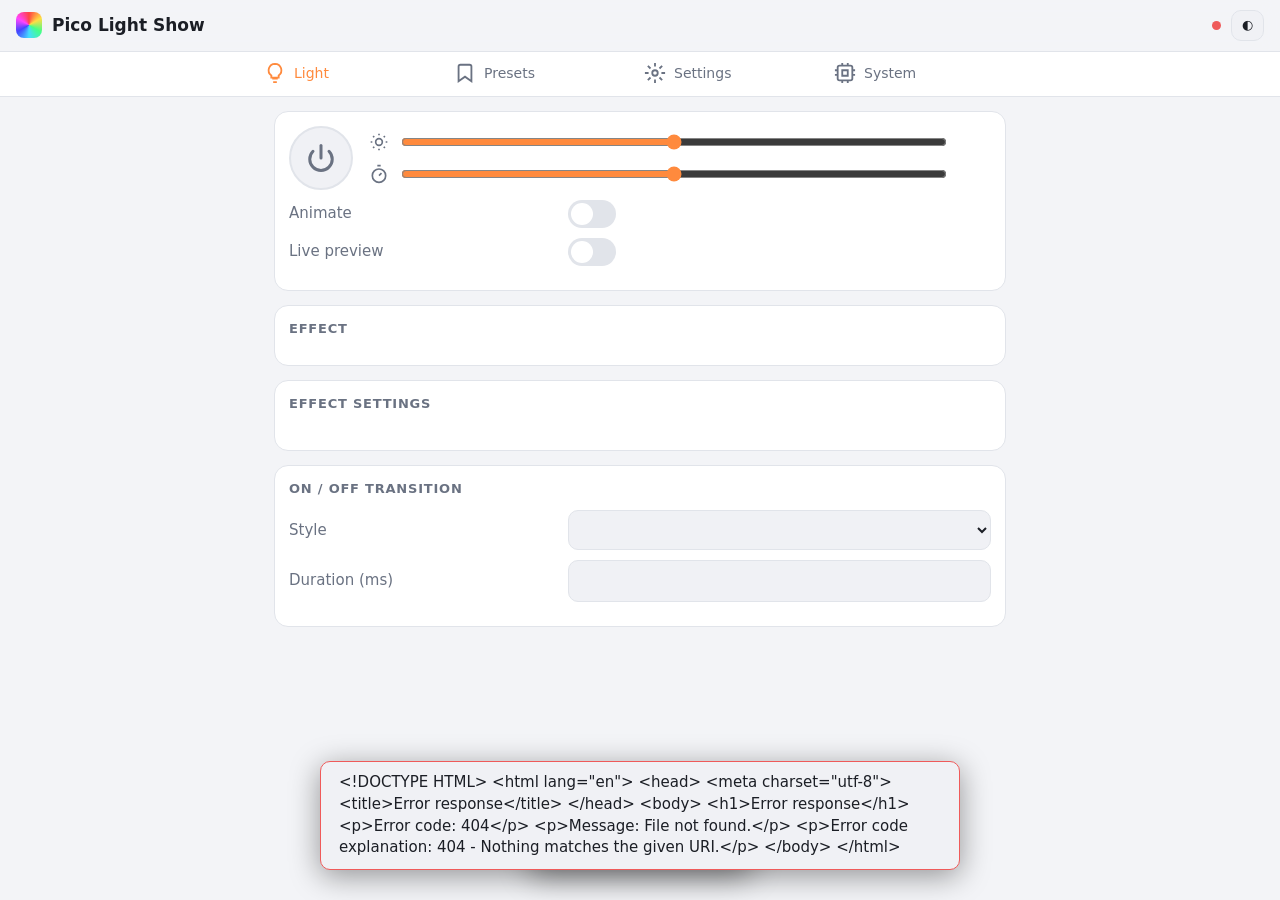
==== web/index.html @ c2584cde "Rewrite the firmware in Rust (version 1.0.0) Replaces the C++ / Pico SDK firmware with a Rust rewrit" ====
<!doctype html>
<html lang="en">
<head>
<meta charset="utf-8">
<meta name="viewport" content="width=device-width, initial-scale=1, viewport-fit=cover">
<meta name="theme-color" content="#0f1115">
<title>Pico Light Show</title>
<link rel="icon" href="favicon.svg" type="image/svg+xml">
<link rel="stylesheet" href="style.css">
</head>
<body>
<header>
  <div class="logo"></div>
  <h1 id="title">Pico Light Show</h1>
  <span id="wsdot" class="dot" title="Live connection"></span>
  <button class="btn small" id="themeBtn" title="Toggle theme">◐</button>
</header>

<nav>
  <button data-page="light" class="active"><svg viewBox="0 0 24 24" fill="none" stroke="currentColor" stroke-width="2"><path d="M9 18h6M10 22h4M12 2a7 7 0 0 0-4 12.7V17h8v-2.3A7 7 0 0 0 12 2z"/></svg>Light</button>
  <button data-page="presets"><svg viewBox="0 0 24 24" fill="none" stroke="currentColor" stroke-width="2"><path d="M19 21l-7-5-7 5V5a2 2 0 0 1 2-2h10a2 2 0 0 1 2 2z"/></svg>Presets</button>
  <button data-page="settings"><svg viewBox="0 0 24 24" fill="none" stroke="currentColor" stroke-width="2"><circle cx="12" cy="12" r="3"/><path d="M12 1v4M12 19v4M4.2 4.2l2.9 2.9M16.9 16.9l2.9 2.9M1 12h4M19 12h4M4.2 19.8l2.9-2.9M16.9 7.1l2.9-2.9"/></svg>Settings</button>
  <button data-page="system"><svg viewBox="0 0 24 24" fill="none" stroke="currentColor" stroke-width="2"><rect x="4" y="4" width="16" height="16" rx="2"/><path d="M9 9h6v6H9zM9 1v3M15 1v3M9 20v3M15 20v3M20 9h3M20 14h3M1 9h3M1 14h3"/></svg>System</button>
</nav>

<main>
  <!-- ================= LIGHT ================= -->
  <section class="page active" id="page-light">
    <div class="banner info hidden" id="ddpBanner">Receiving a live DDP stream (e.g. OpenRGB) – effects are paused.</div>

    <div class="card">
      <div class="power">
        <button class="power-btn" id="power" title="On / off">
          <svg viewBox="0 0 24 24" fill="none" stroke="currentColor" stroke-width="2.4" stroke-linecap="round"><path d="M12 2v10"/><path d="M18.4 6.6a9 9 0 1 1-12.8 0"/></svg>
        </button>
        <div class="grow">
          <div class="slider-row" title="Brightness">
            <svg viewBox="0 0 24 24" fill="none" stroke="currentColor" stroke-width="2"><circle cx="12" cy="12" r="4"/><path d="M12 2v2M12 20v2M4.9 4.9l1.4 1.4M17.7 17.7l1.4 1.4M2 12h2M20 12h2M4.9 19.1l1.4-1.4M17.7 6.3l1.4-1.4"/></svg>
            <input type="range" id="brightness" min="1" max="255"><output id="brightnessOut"></output>
          </div>
          <div class="slider-row" title="Speed">
            <svg viewBox="0 0 24 24" fill="none" stroke="currentColor" stroke-width="2"><path d="M10 2h4M12 14l3-3"/><circle cx="12" cy="14" r="8"/></svg>
            <input type="range" id="speed" min="1" max="255"><output id="speedOut"></output>
          </div>
        </div>
      </div>
      <div class="row">
        <span class="lbl">Animate</span>
        <div class="val"><label class="switch"><input type="checkbox" id="running"><span></span></label></div>
      </div>
      <div class="row">
        <span class="lbl">Live preview</span>
        <div class="val"><label class="switch"><input type="checkbox" id="previewOn"><span></span></label></div>
      </div>
      <canvas id="preview" class="hidden" height="26"></canvas>
    </div>

    <div class="card">
      <h2>Effect</h2>
      <div class="effects" id="effects"></div>
    </div>

    <div class="card" id="effectCard">
      <h2 id="effectTitle">Effect settings</h2>
      <div id="colorsBox">
        <div class="colors" id="colors"></div>
        <div class="palette" id="palette"></div>
      </div>
      <div id="opts"></div>
    </div>

    <div class="card">
      <h2>On / off transition</h2>
      <div class="row"><label for="transition">Style</label><div class="val"><select id="transition"></select></div></div>
      <div class="row"><label for="transitionMs">Duration (ms)</label><div class="val"><input type="number" id="transitionMs" min="0" max="10000" step="100"></div></div>
    </div>
  </section>

  <!-- ================= PRESETS ================= -->
  <section class="page" id="page-presets">
    <div class="card">
      <h2>Save current look</h2>
      <div class="row"><input type="text" id="presetName" maxlength="24" placeholder="Preset name"><button class="btn primary" id="presetSave">Save</button></div>
      <p class="muted">Stores the current effect with its colors, options, brightness and speed (max. 8 presets).</p>
    </div>
    <div class="card">
      <h2>Presets</h2>
      <div class="list" id="presetList"></div>
    </div>
  </section>

  <!-- ================= SETTINGS ================= -->
  <section class="page" id="page-settings">
    <div class="banner warn hidden" id="rebootBanner">Some changes take effect after a reboot. <button class="btn small" id="rebootNow">Reboot now</button></div>
    <form id="cfgForm" autocomplete="off">
      <div class="card">
        <h2>Device</h2>
        <div class="row"><label>Name</label><div class="val"><input type="text" name="name" maxlength="32" placeholder="automatic"></div></div>
        <p class="muted" id="hostHint"></p>
      </div>

      <div class="card">
        <h2>Wi-Fi</h2>
        <div class="row"><label>Mode</label><div class="val"><select name="wifi_mode"><option value="client">Connect to network</option><option value="ap">Own access point</option></select></div></div>
        <div data-show="client">
          <div class="row"><label>Network (SSID)</label><div class="val"><div class="row" style="margin:0"><input type="text" name="wifi_ssid" maxlength="32"><button type="button" class="btn" id="scanBtn">Scan</button></div><div class="scan hidden" id="scanList"></div></div></div>
          <div class="row"><label>Password</label><div class="val"><input type="password" name="wifi_pass" maxlength="64" placeholder="unchanged"></div></div>
          <div class="row"><label>DHCP</label><div class="val"><label class="switch"><input type="checkbox" name="dhcp"><span></span></label></div></div>
          <div data-show="static">
            <div class="row"><label>IP address</label><div class="val ip" data-ip="ip"></div></div>
            <div class="row"><label>Netmask</label><div class="val ip" data-ip="netmask"></div></div>
            <div class="row"><label>Gateway</label><div class="val ip" data-ip="gateway"></div></div>
            <div class="row"><label>DNS server</label><div class="val ip" data-ip="dns"></div></div>
          </div>
          <p class="muted">If the network is not reachable at boot, the device opens its own access point and keeps retrying in the background.</p>
        </div>
      </div>

      <div class="card">
        <h2>Access point</h2>
        <div class="row"><label>SSID</label><div class="val"><input type="text" name="ap_ssid" maxlength="32" placeholder="automatic"></div></div>
        <div class="row"><label>Password</label><div class="val"><input type="password" name="ap_pass" maxlength="64" placeholder="unchanged (min. 8 characters)"></div></div>
        <p class="muted">Address in access point mode: http://192.168.4.1</p>
      </div>

      <div class="card">
        <h2>LED strip</h2>
        <div class="row"><label>Number of LEDs</label><div class="val"><input type="number" name="led_count" min="1" max="1000"></div></div>
        <div class="row"><label>Data pin (GPIO)</label><div class="val"><select name="led_pin"></select></div></div>
        <div class="row"><label>Color order</label><div class="val"><select name="color_order"><option>grb</option><option>rgb</option><option>brg</option><option>rbg</option><option>gbr</option><option>bgr</option></select></div></div>
        <div class="row"><label>Power limit (mA, 0 = off)</label><div class="val"><input type="number" name="max_current_ma" min="0" max="60000" step="100"></div></div>
        <div class="row"><label>Gamma correction</label><div class="val"><label class="switch"><input type="checkbox" name="gamma"><span></span></label></div></div>
        <div class="row"><label>After power-up</label><div class="val"><select name="boot_power"><option value="off">Stay off</option><option value="on">Turn on</option><option value="restore">Restore last state</option></select></div></div>
      </div>

      <div class="card">
        <h2>MQTT / Home Assistant</h2>
        <div class="row"><label>Enabled</label><div class="val"><label class="switch"><input type="checkbox" name="mqtt_enabled"><span></span></label></div></div>
        <div data-show="mqtt">
          <div class="row"><label>Broker host / IP</label><div class="val"><input type="text" name="mqtt_host" maxlength="64"></div></div>
          <div class="row"><label>Port</label><div class="val"><input type="number" name="mqtt_port" min="1" max="65535"></div></div>
          <div class="row"><label>User</label><div class="val"><input type="text" name="mqtt_user" maxlength="32"></div></div>
          <div class="row"><label>Password</label><div class="val"><input type="password" name="mqtt_pass" maxlength="64" placeholder="unchanged"></div></div>
          <div class="row"><label>Discovery prefix</label><div class="val"><input type="text" name="mqtt_discovery_prefix" maxlength="32"></div></div>
          <div class="row"><label>Base topic</label><div class="val"><input type="text" name="mqtt_topic" maxlength="48" placeholder="picolightshow/&lt;mac&gt;"></div></div>
        </div>
      </div>

      <div class="card">
        <h2>DDP (OpenRGB, xLights)</h2>
        <div class="row"><label>Enabled (UDP 4048)</label><div class="val"><label class="switch"><input type="checkbox" name="ddp_enabled"><span></span></label></div></div>
      </div>

      <div class="card">
        <h2>Security</h2>
        <div class="row"><label>Admin password</label><div class="val"><input type="password" name="admin_pass" maxlength="32" placeholder="unchanged"></div></div>
        <div class="row"><label>Remove password</label><div class="val"><label class="switch"><input type="checkbox" id="clearAdmin"><span></span></label></div></div>
        <p class="muted">Protects settings, firmware update and reboot (user name: admin). Light control stays open for Home Assistant and everyone on the network.</p>
      </div>

      <div class="btns"><button class="btn primary" type="submit">Save settings</button></div>
    </form>
  </section>

  <!-- ================= SYSTEM ================= -->
  <section class="page" id="page-system">
    <div class="banner warn hidden" id="panicBanner"></div>
    <div class="card">
      <h2>Status</h2>
      <div class="kv" id="info"></div>
    </div>
    <div class="card">
      <h2>Firmware update</h2>
      <p class="muted">Select the <b>*-ota.bin</b> file. The device reboots into the new firmware and automatically returns to the previous one if the new version does not start correctly.</p>
      <div class="row"><input type="file" id="otaFile" accept=".bin"><button class="btn primary" id="otaBtn">Upload</button></div>
      <progress id="otaProgress" class="hidden" max="100" value="0"></progress>
      <p id="otaMsg" class="muted"></p>
    </div>
    <div class="card">
      <h2>Backup</h2>
      <div class="btns">
        <button class="btn" id="backupBtn">Download backup</button>
        <label class="btn">Restore…<input type="file" id="restoreFile" accept=".json" class="hidden"></label>
      </div>
      <p class="muted">Contains the settings (without passwords) and the presets.</p>
    </div>
    <div class="card">
      <h2>Maintenance</h2>
      <div class="btns">
        <button class="btn" id="rebootBtn">Reboot</button>
        <button class="btn danger" id="resetBtn">Factory reset</button>
      </div>
    </div>
  </section>
</main>

<script src="app.js"></script>
</body>
</html>
---- web/style.css ----
:root {
  --bg: #0f1115;
  --card: #181b22;
  --card2: #20242d;
  --text: #e8eaef;
  --muted: #8b93a3;
  --line: #2a2f3a;
  --accent: #ff8a3d;
  --ok: #3ccf7a;
  --warn: #f2b134;
  --err: #ef5a5a;
  --radius: 14px;
  color-scheme: dark;
}
@media (prefers-color-scheme: light) {
  :root:not(.dark) {
    --bg: #f3f4f7; --card: #fff; --card2: #f0f1f5; --text: #1b1e25;
    --muted: #6a7282; --line: #e1e4ea; color-scheme: light;
  }
}
:root.light {
  --bg: #f3f4f7; --card: #fff; --card2: #f0f1f5; --text: #1b1e25;
  --muted: #6a7282; --line: #e1e4ea; color-scheme: light;
}
* { box-sizing: border-box; }
html, body { margin: 0; background: var(--bg); color: var(--text);
  font: 15px/1.45 system-ui, -apple-system, "Segoe UI", Roboto, sans-serif; }
body { padding-bottom: 76px; }
header { position: sticky; top: 0; z-index: 5; display: flex; align-items: center; gap: 10px;
  padding: 10px 16px; background: color-mix(in srgb, var(--bg) 88%, transparent);
  backdrop-filter: blur(8px); border-bottom: 1px solid var(--line); }
header h1 { font-size: 17px; margin: 0; flex: 1; white-space: nowrap; overflow: hidden; text-overflow: ellipsis; }
.logo { width: 26px; height: 26px; border-radius: 8px;
  background: conic-gradient(#f44, #fd4, #4f8, #4df, #44f, #f4f, #f44); }
.dot { width: 9px; height: 9px; border-radius: 50%; background: var(--err); }
.dot.on { background: var(--ok); }
main { max-width: 760px; margin: 0 auto; padding: 14px; }
nav { position: fixed; bottom: 0; left: 0; right: 0; display: flex; justify-content: center;
  background: var(--card); border-top: 1px solid var(--line); z-index: 5; }
nav button { flex: 1; max-width: 190px; background: none; border: 0; color: var(--muted);
  padding: 10px 4px 12px; font-size: 12px; cursor: pointer; display: flex; flex-direction: column; align-items: center; gap: 3px; }
nav button svg { width: 22px; height: 22px; }
nav button.active { color: var(--accent); }
.page { display: none; }
.page.active { display: block; }
.card { background: var(--card); border: 1px solid var(--line); border-radius: var(--radius);
  padding: 14px; margin-bottom: 14px; }
.card h2 { font-size: 13px; text-transform: uppercase; letter-spacing: .06em; color: var(--muted); margin: 0 0 12px; }
.row { display: flex; align-items: center; gap: 12px; margin: 10px 0; }
.row > label, .row > .lbl { flex: 0 0 38%; color: var(--muted); }
.row > .val { flex: 1; min-width: 0; }
.grow { flex: 1; }
input, select, button { font: inherit; color: inherit; }
input[type=text], input[type=password], input[type=number], select {
  width: 100%; padding: 9px 11px; background: var(--card2); border: 1px solid var(--line);
  border-radius: 10px; outline: none; }
input:focus, select:focus { border-color: var(--accent); }
input[type=range] { width: 100%; accent-color: var(--accent); height: 28px; }
.btn { padding: 9px 16px; border-radius: 10px; border: 1px solid var(--line); background: var(--card2);
  cursor: pointer; white-space: nowrap; }
.btn:hover { border-color: var(--accent); }
.btn.primary { background: var(--accent); border-color: var(--accent); color: #111; font-weight: 600; }
.btn.danger { color: var(--err); }
.btn.small { padding: 5px 10px; font-size: 13px; }
.btns { display: flex; flex-wrap: wrap; gap: 8px; }
.switch { position: relative; display: inline-block; vertical-align: middle; width: 48px; height: 28px; flex: 0 0 auto; }
.switch input { opacity: 0; width: 0; height: 0; }
.switch span { position: absolute; inset: 0; background: var(--line); border-radius: 28px; transition: .2s; cursor: pointer; }
.switch span::before { content: ""; position: absolute; width: 22px; height: 22px; left: 3px; top: 3px;
  background: #fff; border-radius: 50%; transition: .2s; }
.switch input:checked + span { background: var(--accent); }
.switch input:checked + span::before { transform: translateX(20px); }
.power { display: flex; align-items: center; gap: 16px; }
.power-btn { width: 64px; height: 64px; border-radius: 50%; border: 2px solid var(--line); background: var(--card2);
  display: grid; place-items: center; cursor: pointer; transition: .2s; flex: 0 0 auto; }
.power-btn svg { width: 30px; height: 30px; color: var(--muted); }
.power-btn.on { border-color: var(--accent); box-shadow: 0 0 24px color-mix(in srgb, var(--accent) 55%, transparent); }
.power-btn.on svg { color: var(--accent); }
.slider-row { display: flex; align-items: center; gap: 10px; }
.slider-row svg { width: 20px; height: 20px; color: var(--muted); flex: 0 0 auto; }
.slider-row output { width: 36px; text-align: right; color: var(--muted); font-variant-numeric: tabular-nums; }
#preview { width: 100%; height: 26px; border-radius: 8px; background: #000; display: block; }
.effects { display: grid; grid-template-columns: repeat(auto-fill, minmax(130px, 1fr)); gap: 8px; }
.effects button { padding: 11px 8px; border-radius: 10px; border: 1px solid var(--line); background: var(--card2);
  cursor: pointer; text-align: left; }
.effects button.active { border-color: var(--accent); background: color-mix(in srgb, var(--accent) 18%, var(--card2)); }
.colors { display: flex; flex-wrap: wrap; gap: 8px; align-items: center; }
.swatch { position: relative; width: 44px; height: 44px; border-radius: 12px; border: 2px solid var(--line); overflow: hidden; }
.swatch input { position: absolute; inset: -8px; width: 60px; height: 60px; border: 0; padding: 0; cursor: pointer; }
.swatch .x { position: absolute; top: -2px; right: -2px; width: 18px; height: 18px; border-radius: 50%; border: 0;
  background: #000a; color: #fff; font-size: 12px; line-height: 18px; padding: 0; cursor: pointer; }
.add { width: 44px; height: 44px; border-radius: 12px; border: 2px dashed var(--line); background: none; font-size: 22px;
  color: var(--muted); cursor: pointer; }
.palette { display: flex; gap: 6px; flex-wrap: wrap; margin-top: 10px; }
.palette button { width: 26px; height: 26px; border-radius: 50%; border: 2px solid var(--line); cursor: pointer; }
.banner { padding: 10px 14px; border-radius: 10px; margin-bottom: 14px; border: 1px solid; }
.banner.info { border-color: var(--accent); background: color-mix(in srgb, var(--accent) 12%, transparent); }
.banner.warn { border-color: var(--warn); background: color-mix(in srgb, var(--warn) 12%, transparent); }
.list .item { display: flex; align-items: center; gap: 10px; padding: 9px 0; border-bottom: 1px solid var(--line); }
.list .item:last-child { border-bottom: 0; }
.muted { color: var(--muted); }
.kv { display: grid; grid-template-columns: max-content 1fr; gap: 6px 16px; }
.kv .k { color: var(--muted); }
.kv-head { grid-column: 1 / -1; margin-top: 12px; padding-bottom: 4px; border-bottom: 1px solid var(--line);
  font-size: 12px; font-weight: 600; letter-spacing: .06em; text-transform: uppercase; color: var(--muted); }
.kv-head:first-child { margin-top: 0; }
.ip { display: flex; }
.ip input { font-variant-numeric: tabular-nums; }
input.invalid { border-color: var(--err); }
progress { width: 100%; height: 10px; accent-color: var(--accent); }
.hidden { display: none !important; }
.toast { position: fixed; left: 50%; bottom: 90px; transform: translateX(-50%); background: var(--card2);
  border: 1px solid var(--line); padding: 10px 18px; border-radius: 10px; z-index: 10; box-shadow: 0 6px 30px #0006; }
.toast.err { border-color: var(--err); }
.scan { max-height: 220px; overflow: auto; margin-top: 8px; }
.scan button { display: flex; width: 100%; justify-content: space-between; background: var(--card2);
  border: 1px solid var(--line); border-radius: 8px; padding: 8px 10px; margin-bottom: 6px; cursor: pointer; }
@media (min-width: 900px) {
  body { padding-bottom: 0; padding-top: 0; }
  nav { position: sticky; top: 49px; bottom: auto; border-top: 0; border-bottom: 1px solid var(--line); }
  nav button { flex-direction: row; font-size: 14px; gap: 8px; }
  .toast { bottom: 30px; }
}
input[type=file] { flex: 1 1 180px; min-width: 0; max-width: 100%; }
.row:has(input[type=file]) { flex-wrap: wrap; }
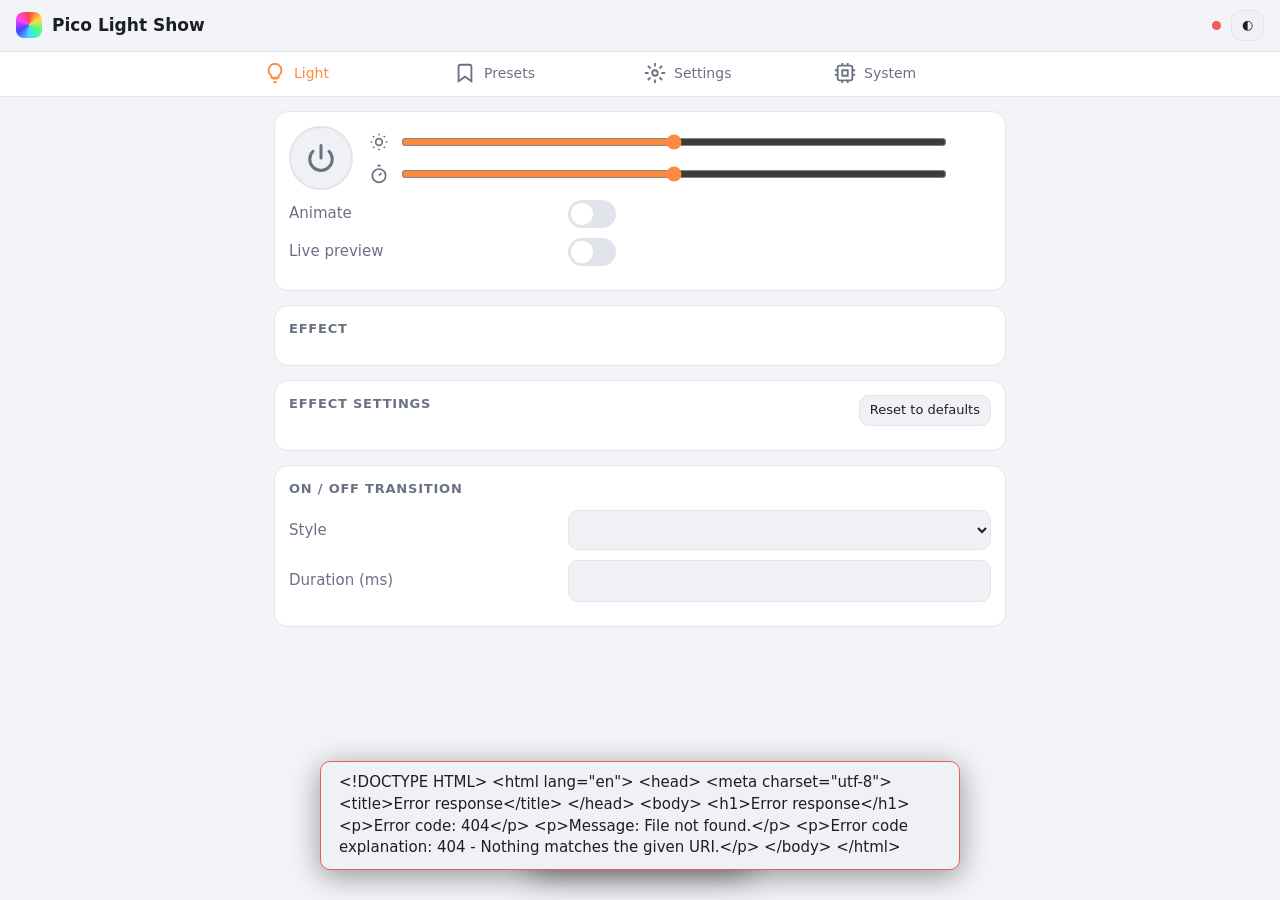
==== commit 82f86f1b: "Release 1.1.1: reset effect settings to defaults - "Reset to defaults" button on the Light page rest" ====
--- a/web/index.html
+++ b/web/index.html
@@ -61,7 +61,7 @@
     </div>
 
     <div class="card" id="effectCard">
-      <h2 id="effectTitle">Effect settings</h2>
+      <div class="card-head"><h2 id="effectTitle">Effect settings</h2><button class="btn small" id="effectReset" title="Reset the colors and options of this effect">Reset to defaults</button></div>
       <div id="colorsBox">
         <div class="colors" id="colors"></div>
         <div class="palette" id="palette"></div>
@@ -152,6 +152,13 @@
       </div>
 
       <div class="card">
+        <h2>Firmware updates</h2>
+        <div class="row"><label>Check daily for updates</label><div class="val"><label class="switch"><input type="checkbox" name="update_check"><span></span></label></div></div>
+        <div class="row"><label>Update source</label><div class="val"><input type="url" name="update_url" maxlength="160" placeholder="official releases"></div></div>
+        <p class="muted">New versions are only announced (here and in Home Assistant); nothing is installed without a click. Leave the source empty for the official releases on GitHub.</p>
+      </div>
+
+      <div class="card">
         <h2>Security</h2>
         <div class="row"><label>Admin password</label><div class="val"><input type="password" name="admin_pass" maxlength="32" placeholder="unchanged"></div></div>
         <div class="row"><label>Remove password</label><div class="val"><label class="switch"><input type="checkbox" id="clearAdmin"><span></span></label></div></div>
@@ -171,10 +178,25 @@
     </div>
     <div class="card">
       <h2>Firmware update</h2>
-      <p class="muted">Select the <b>*-ota.bin</b> file. The device reboots into the new firmware and automatically returns to the previous one if the new version does not start correctly.</p>
-      <div class="row"><input type="file" id="otaFile" accept=".bin"><button class="btn primary" id="otaBtn">Upload</button></div>
-      <progress id="otaProgress" class="hidden" max="100" value="0"></progress>
-      <p id="otaMsg" class="muted"></p>
+      <div class="update" id="updateBox">
+        <div class="update-head">
+          <div><div class="muted small">Installed</div><b id="updInstalled">–</b></div>
+          <div><div class="muted small">Latest</div><b id="updLatest">–</b></div>
+          <div class="grow"></div>
+          <button class="btn" id="updCheck">Check now</button>
+          <button class="btn primary hidden" id="updInstall">Install update</button>
+        </div>
+        <p id="updState" class="muted"></p>
+        <p id="updNotes" class="update-notes hidden"></p>
+        <progress id="updProgress" class="hidden" max="100" value="0"></progress>
+      </div>
+      <details class="manual">
+        <summary>Manual upload</summary>
+        <p class="muted">Select the <b>*-ota.bin</b> file. The device reboots into the new firmware and automatically returns to the previous one if the new version does not start correctly.</p>
+        <div class="row"><input type="file" id="otaFile" accept=".bin"><button class="btn primary" id="otaBtn">Upload</button></div>
+        <progress id="otaProgress" class="hidden" max="100" value="0"></progress>
+        <p id="otaMsg" class="muted"></p>
+      </details>
     </div>
     <div class="card">
       <h2>Backup</h2>
--- a/web/style.css
+++ b/web/style.css
@@ -41,11 +41,24 @@
   padding: 10px 4px 12px; font-size: 12px; cursor: pointer; display: flex; flex-direction: column; align-items: center; gap: 3px; }
 nav button svg { width: 22px; height: 22px; }
 nav button.active { color: var(--accent); }
+nav button { position: relative; }
+nav button.badge::after { content: ''; position: absolute; top: 7px; left: calc(50% + 8px); width: 8px; height: 8px;
+  border-radius: 50%; background: var(--accent); box-shadow: 0 0 0 2px var(--card); }
+.small { font-size: 12px; }
+.update-head { display: flex; align-items: center; gap: 18px; flex-wrap: wrap; }
+.update-head b { font-size: 17px; }
+#updState { margin: 10px 0 4px; }
+#updState.err { color: var(--err); }
+.update-notes { white-space: pre-line; background: var(--card2); border-radius: 10px; padding: 10px 12px; margin: 8px 0; }
+details.manual { margin-top: 14px; border-top: 1px solid var(--line); padding-top: 10px; }
+details.manual summary { cursor: pointer; color: var(--muted); }
+details.manual[open] summary { margin-bottom: 6px; }
 .page { display: none; }
 .page.active { display: block; }
 .card { background: var(--card); border: 1px solid var(--line); border-radius: var(--radius);
   padding: 14px; margin-bottom: 14px; }
 .card h2 { font-size: 13px; text-transform: uppercase; letter-spacing: .06em; color: var(--muted); margin: 0 0 12px; }
+.card-head { display: flex; align-items: flex-start; justify-content: space-between; gap: 10px; }
 .row { display: flex; align-items: center; gap: 12px; margin: 10px 0; }
 .row > label, .row > .lbl { flex: 0 0 38%; color: var(--muted); }
 .row > .val { flex: 1; min-width: 0; }
